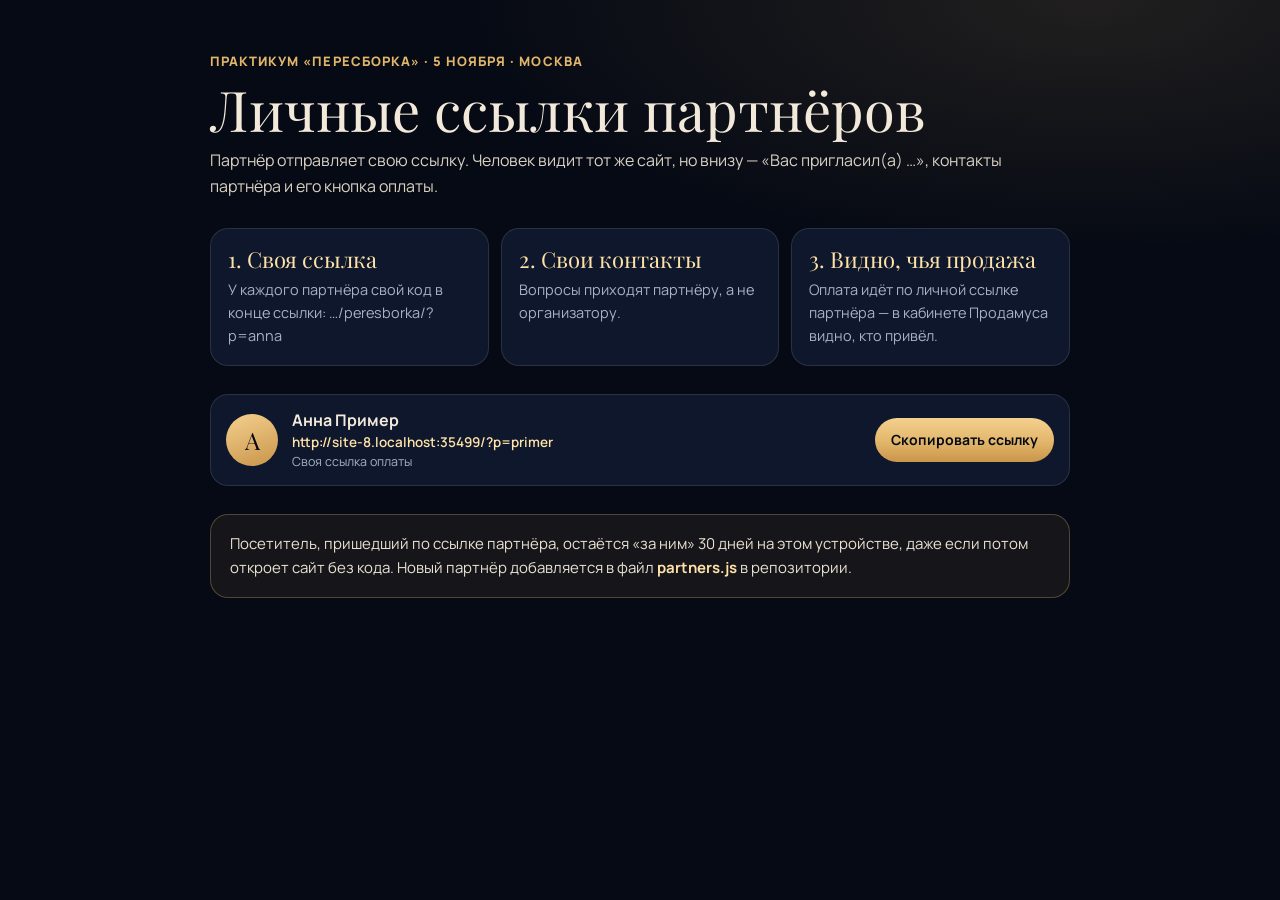
==== partners.html @ f19486fc "Партнёрские ссылки: ?p=код, partners.js и partners.html" ====
<!doctype html>
<html lang="ru">
<head>
<meta charset="utf-8">
<meta name="viewport" content="width=device-width, initial-scale=1, viewport-fit=cover">
<meta name="robots" content="noindex">
<title>Пересборка — ссылки партнёров</title>
<link rel="stylesheet" href="assets/fonts.css">
<style>
:root{--ink:#060A14;--card:#111B31;--line:rgba(242,233,218,.12);--line-2:rgba(242,233,218,.22);--cream:#F2E9DA;--muted:#A9B1C4;--gold:#E2B66A;--gold-hi:#FFE2A8;
  --serif:"Playfair Display",Georgia,serif;--sans:"Manrope","Segoe UI",system-ui,sans-serif;color-scheme:dark}
*{box-sizing:border-box}
html{background:var(--ink)}
body{margin:0;min-height:100vh;background:radial-gradient(70% 40% at 85% 0%,rgba(226,182,106,.12),transparent 70%),var(--ink);color:var(--cream);font:16px/1.6 var(--sans);
  padding:48px max(16px,env(safe-area-inset-right,0px)) 64px max(16px,env(safe-area-inset-left,0px))}
.wrap{max-width:860px;margin:0 auto;display:grid;gap:28px}
.eb{font-size:13px;font-weight:800;letter-spacing:.08em;text-transform:uppercase;color:var(--gold)}
h1{margin:6px 0 0;font:400 clamp(34px,6vw,56px)/1.05 var(--serif)}
p{margin:0;color:#D9D1C3}
.steps{display:grid;grid-template-columns:repeat(3,minmax(0,1fr));gap:12px}
.st{border-radius:18px;padding:18px;background:rgba(17,27,49,.8);box-shadow:inset 0 0 0 1px var(--line)}
.st b{display:block;font:400 22px/1.2 var(--serif);color:var(--gold-hi)}
.st span{display:block;margin-top:6px;color:var(--muted);font-size:14.5px}
.list{display:grid;gap:12px}
.pt{display:grid;grid-template-columns:52px minmax(0,1fr) auto;gap:14px;align-items:center;border-radius:18px;padding:14px 16px;background:rgba(17,27,49,.8);box-shadow:inset 0 0 0 1px var(--line)}
.av{width:52px;height:52px;border-radius:50%;display:grid;place-items:center;font:400 24px var(--serif);color:var(--ink);background:linear-gradient(160deg,#F4D08E,#C9954A);object-fit:cover}
.pt b{display:block;font-size:16px}
.pt code{display:block;font:600 13.5px/1.4 var(--sans);color:var(--gold-hi);word-break:break-all}
.pt small{display:block;color:var(--muted);font-size:12.5px}
.btn{appearance:none;border:0;cursor:pointer;min-height:44px;padding:0 16px;border-radius:999px;font:700 14px var(--sans);color:var(--ink);background:linear-gradient(180deg,#F4D08E,#E2B66A 55%,#C9954A)}
.btn:focus-visible{outline:2px solid var(--gold-hi);outline-offset:3px}
.note{border-radius:18px;padding:18px 20px;background:rgba(226,182,106,.07);box-shadow:inset 0 0 0 1px rgba(226,182,106,.3);font-size:15px;color:#E9E1D2}
.note b{color:var(--gold-hi)}
a{color:var(--gold-hi)}
@media (max-width:640px){.steps{grid-template-columns:minmax(0,1fr)}.pt{grid-template-columns:44px minmax(0,1fr)}.pt .btn{grid-column:1 / -1}.av{width:44px;height:44px}}
</style>
</head>
<body>
<div class="wrap">
  <header>
    <span class="eb">Практикум «Пересборка» · 5 ноября · Москва</span>
    <h1>Личные ссылки партнёров</h1>
    <p style="margin-top:10px">Партнёр отправляет свою ссылку. Человек видит тот же сайт, но внизу — «Вас пригласил(а) …», контакты партнёра и его кнопка оплаты.</p>
  </header>
  <div class="steps">
    <div class="st"><b>1. Своя ссылка</b><span>У каждого партнёра свой код в конце ссылки: …/peresborka/?p=anna</span></div>
    <div class="st"><b>2. Свои контакты</b><span>Вопросы приходят партнёру, а не организатору.</span></div>
    <div class="st"><b>3. Видно, чья продажа</b><span>Оплата идёт по личной ссылке партнёра — в кабинете Продамуса видно, кто привёл.</span></div>
  </div>
  <section class="list" id="list" aria-label="Партнёры"></section>
  <p class="note" id="empty" hidden>Партнёров пока нет. Их добавляют в файл <b>partners.js</b> в репозитории на GitHub.</p>
  <p class="note">Посетитель, пришедший по ссылке партнёра, остаётся «за ним» 30 дней на этом устройстве, даже если потом откроет сайт без кода. Новый партнёр добавляется в файл <b>partners.js</b> в репозитории.</p>
</div>
<script src="partners.js"></script>
<script>
const BASE = location.href.replace(/partners\.html.*$/, '');
const P = window.PARTNERS || {}, list = document.getElementById('list');
const E = s => String(s).replace(/[&<>"]/g, c => ({'&':'&amp;','<':'&lt;','>':'&gt;','"':'&quot;'}[c]));
const ids = Object.keys(P);
document.getElementById('empty').hidden = ids.length > 0;
ids.forEach(id => {
  const p = P[id], url = BASE + '?p=' + encodeURIComponent(id);
  const el = document.createElement('div'); el.className = 'pt';
  el.innerHTML = (p.photo ? '<img class="av" src="'+E(p.photo)+'" alt="">' : '<span class="av">'+E((p.name||'?').charAt(0))+'</span>') +
    '<div style="min-width:0"><b>'+E(p.name||id)+'</b><code>'+E(url)+'</code><small>'+(p.pay ? 'Своя ссылка оплаты' : 'Общая ссылка оплаты')+'</small></div>' +
    '<button class="btn" type="button">Скопировать ссылку</button>';
  el.querySelector('button').onclick = e => {
    const b = e.currentTarget, done = () => { b.textContent = 'Скопировано'; setTimeout(() => b.textContent = 'Скопировать ссылку', 1800); };
    try { navigator.clipboard.writeText(url).then(done, () => sel(el)); } catch (x) { sel(el); }
  };
  list.appendChild(el);
});
function sel(el){ const r = document.createRange(); r.selectNodeContents(el.querySelector('code')); const s = getSelection(); s.removeAllRanges(); s.addRange(r); }
</script>
</body>
</html>
---- assets/fonts.css ----
@font-face{font-family:'Playfair Display';font-style:normal;font-weight:400;font-display:swap;src:url(playfair-display-cyrillic-400-normal.woff2) format('woff2');unicode-range:U+0301,U+0400-045F,U+0490-0491,U+04B0-04B1,U+2116}
@font-face{font-family:'Playfair Display';font-style:normal;font-weight:400;font-display:swap;src:url(playfair-display-latin-400-normal.woff2) format('woff2');unicode-range:U+0000-00FF,U+0131,U+0152-0153,U+02BB-02BC,U+02C6,U+02DA,U+02DC,U+0304,U+0308,U+0329,U+2000-206F,U+20AC,U+2122,U+2191,U+2193,U+2212,U+2215,U+FEFF,U+FFFD}
@font-face{font-family:'Playfair Display';font-style:normal;font-weight:500;font-display:swap;src:url(playfair-display-cyrillic-500-normal.woff2) format('woff2');unicode-range:U+0301,U+0400-045F,U+0490-0491,U+04B0-04B1,U+2116}
@font-face{font-family:'Playfair Display';font-style:normal;font-weight:500;font-display:swap;src:url(playfair-display-latin-500-normal.woff2) format('woff2');unicode-range:U+0000-00FF,U+0131,U+0152-0153,U+02BB-02BC,U+02C6,U+02DA,U+02DC,U+0304,U+0308,U+0329,U+2000-206F,U+20AC,U+2122,U+2191,U+2193,U+2212,U+2215,U+FEFF,U+FFFD}
@font-face{font-family:'Playfair Display';font-style:normal;font-weight:600;font-display:swap;src:url(playfair-display-cyrillic-600-normal.woff2) format('woff2');unicode-range:U+0301,U+0400-045F,U+0490-0491,U+04B0-04B1,U+2116}
@font-face{font-family:'Playfair Display';font-style:normal;font-weight:600;font-display:swap;src:url(playfair-display-latin-600-normal.woff2) format('woff2');unicode-range:U+0000-00FF,U+0131,U+0152-0153,U+02BB-02BC,U+02C6,U+02DA,U+02DC,U+0304,U+0308,U+0329,U+2000-206F,U+20AC,U+2122,U+2191,U+2193,U+2212,U+2215,U+FEFF,U+FFFD}
@font-face{font-family:'Manrope';font-style:normal;font-weight:400;font-display:swap;src:url(manrope-cyrillic-400-normal.woff2) format('woff2');unicode-range:U+0301,U+0400-045F,U+0490-0491,U+04B0-04B1,U+2116}
@font-face{font-family:'Manrope';font-style:normal;font-weight:400;font-display:swap;src:url(manrope-latin-400-normal.woff2) format('woff2');unicode-range:U+0000-00FF,U+0131,U+0152-0153,U+02BB-02BC,U+02C6,U+02DA,U+02DC,U+0304,U+0308,U+0329,U+2000-206F,U+20AC,U+2122,U+2191,U+2193,U+2212,U+2215,U+FEFF,U+FFFD}
@font-face{font-family:'Manrope';font-style:normal;font-weight:500;font-display:swap;src:url(manrope-cyrillic-500-normal.woff2) format('woff2');unicode-range:U+0301,U+0400-045F,U+0490-0491,U+04B0-04B1,U+2116}
@font-face{font-family:'Manrope';font-style:normal;font-weight:500;font-display:swap;src:url(manrope-latin-500-normal.woff2) format('woff2');unicode-range:U+0000-00FF,U+0131,U+0152-0153,U+02BB-02BC,U+02C6,U+02DA,U+02DC,U+0304,U+0308,U+0329,U+2000-206F,U+20AC,U+2122,U+2191,U+2193,U+2212,U+2215,U+FEFF,U+FFFD}
@font-face{font-family:'Manrope';font-style:normal;font-weight:600;font-display:swap;src:url(manrope-cyrillic-600-normal.woff2) format('woff2');unicode-range:U+0301,U+0400-045F,U+0490-0491,U+04B0-04B1,U+2116}
@font-face{font-family:'Manrope';font-style:normal;font-weight:600;font-display:swap;src:url(manrope-latin-600-normal.woff2) format('woff2');unicode-range:U+0000-00FF,U+0131,U+0152-0153,U+02BB-02BC,U+02C6,U+02DA,U+02DC,U+0304,U+0308,U+0329,U+2000-206F,U+20AC,U+2122,U+2191,U+2193,U+2212,U+2215,U+FEFF,U+FFFD}
@font-face{font-family:'Manrope';font-style:normal;font-weight:700;font-display:swap;src:url(manrope-cyrillic-700-normal.woff2) format('woff2');unicode-range:U+0301,U+0400-045F,U+0490-0491,U+04B0-04B1,U+2116}
@font-face{font-family:'Manrope';font-style:normal;font-weight:700;font-display:swap;src:url(manrope-latin-700-normal.woff2) format('woff2');unicode-range:U+0000-00FF,U+0131,U+0152-0153,U+02BB-02BC,U+02C6,U+02DA,U+02DC,U+0304,U+0308,U+0329,U+2000-206F,U+20AC,U+2122,U+2191,U+2193,U+2212,U+2215,U+FEFF,U+FFFD}
@font-face{font-family:'Manrope';font-style:normal;font-weight:800;font-display:swap;src:url(manrope-cyrillic-800-normal.woff2) format('woff2');unicode-range:U+0301,U+0400-045F,U+0490-0491,U+04B0-04B1,U+2116}
@font-face{font-family:'Manrope';font-style:normal;font-weight:800;font-display:swap;src:url(manrope-latin-800-normal.woff2) format('woff2');unicode-range:U+0000-00FF,U+0131,U+0152-0153,U+02BB-02BC,U+02C6,U+02DA,U+02DC,U+0304,U+0308,U+0329,U+2000-206F,U+20AC,U+2122,U+2191,U+2193,U+2212,U+2215,U+FEFF,U+FFFD}
@font-face{font-family:'Caveat';font-style:normal;font-weight:500;font-display:swap;src:url(caveat-cyrillic-500-normal.woff2) format('woff2');unicode-range:U+0301,U+0400-045F,U+0490-0491,U+04B0-04B1,U+2116}
@font-face{font-family:'Caveat';font-style:normal;font-weight:500;font-display:swap;src:url(caveat-latin-500-normal.woff2) format('woff2');unicode-range:U+0000-00FF,U+0131,U+0152-0153,U+02BB-02BC,U+02C6,U+02DA,U+02DC,U+0304,U+0308,U+0329,U+2000-206F,U+20AC,U+2122,U+2191,U+2193,U+2212,U+2215,U+FEFF,U+FFFD}
@font-face{font-family:'Caveat';font-style:normal;font-weight:600;font-display:swap;src:url(caveat-cyrillic-600-normal.woff2) format('woff2');unicode-range:U+0301,U+0400-045F,U+0490-0491,U+04B0-04B1,U+2116}
@font-face{font-family:'Caveat';font-style:normal;font-weight:600;font-display:swap;src:url(caveat-latin-600-normal.woff2) format('woff2');unicode-range:U+0000-00FF,U+0131,U+0152-0153,U+02BB-02BC,U+02C6,U+02DA,U+02DC,U+0304,U+0308,U+0329,U+2000-206F,U+20AC,U+2122,U+2191,U+2193,U+2212,U+2215,U+FEFF,U+FFFD}
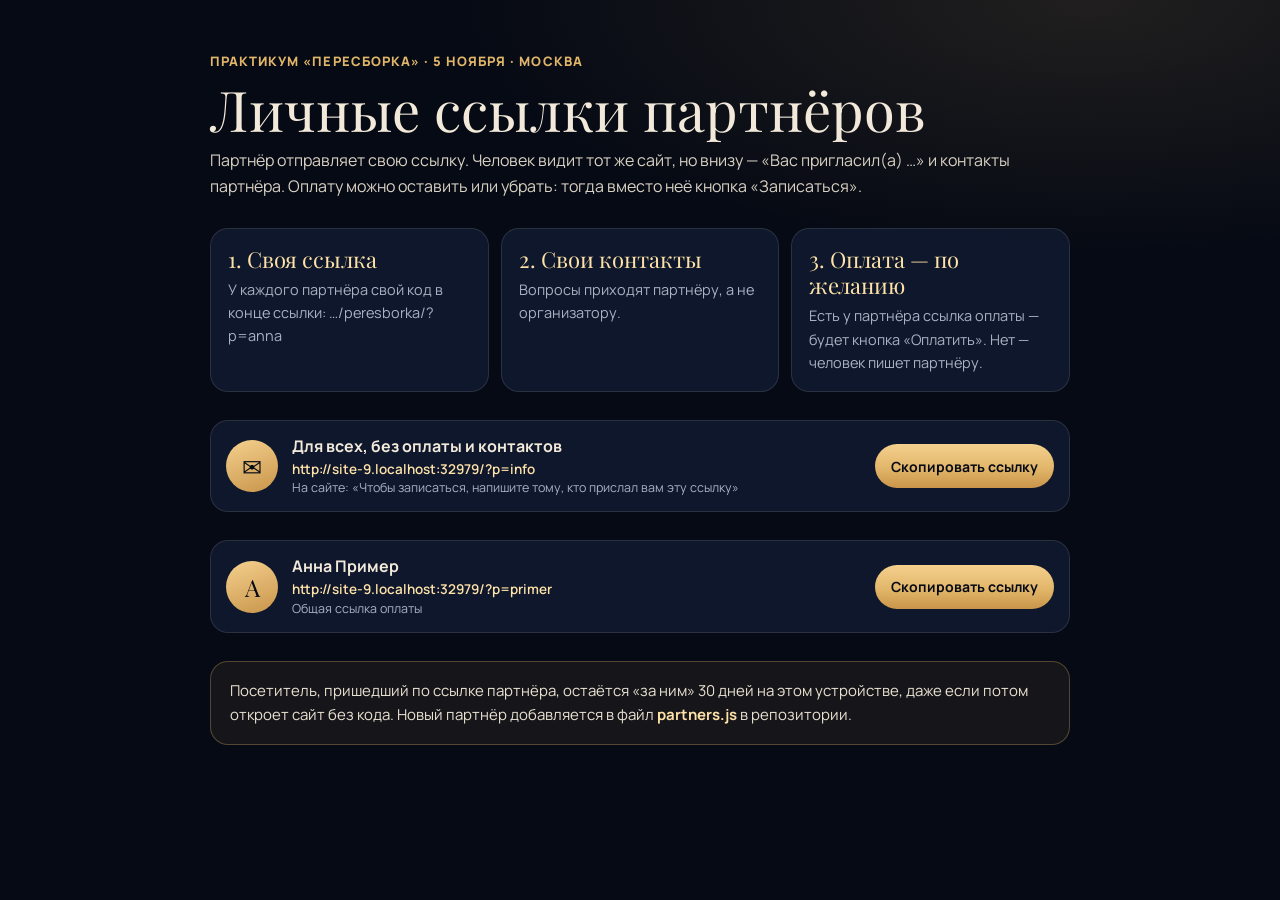
==== commit 2f64c711: "Режимы без оплаты: ?p=info и «Записаться» к партнёру" ====
--- a/partners.html
+++ b/partners.html
@@ -40,13 +40,16 @@
   <header>
     <span class="eb">Практикум «Пересборка» · 5 ноября · Москва</span>
     <h1>Личные ссылки партнёров</h1>
-    <p style="margin-top:10px">Партнёр отправляет свою ссылку. Человек видит тот же сайт, но внизу — «Вас пригласил(а) …», контакты партнёра и его кнопка оплаты.</p>
+    <p style="margin-top:10px">Партнёр отправляет свою ссылку. Человек видит тот же сайт, но внизу — «Вас пригласил(а) …» и контакты партнёра. Оплату можно оставить или убрать: тогда вместо неё кнопка «Записаться».</p>
   </header>
   <div class="steps">
     <div class="st"><b>1. Своя ссылка</b><span>У каждого партнёра свой код в конце ссылки: …/peresborka/?p=anna</span></div>
     <div class="st"><b>2. Свои контакты</b><span>Вопросы приходят партнёру, а не организатору.</span></div>
-    <div class="st"><b>3. Видно, чья продажа</b><span>Оплата идёт по личной ссылке партнёра — в кабинете Продамуса видно, кто привёл.</span></div>
+    <div class="st"><b>3. Оплата — по желанию</b><span>Есть у партнёра ссылка оплаты — будет кнопка «Оплатить». Нет — человек пишет партнёру.</span></div>
   </div>
+  <section class="list" aria-label="Универсальная ссылка">
+    <div class="pt" id="info-row"><span class="av" aria-hidden="true">✉</span><div style="min-width:0"><b>Для всех, без оплаты и контактов</b><code id="info-url"></code><small>На сайте: «Чтобы записаться, напишите тому, кто прислал вам эту ссылку»</small></div><button class="btn" type="button" id="info-copy">Скопировать ссылку</button></div>
+  </section>
   <section class="list" id="list" aria-label="Партнёры"></section>
   <p class="note" id="empty" hidden>Партнёров пока нет. Их добавляют в файл <b>partners.js</b> в репозитории на GitHub.</p>
   <p class="note">Посетитель, пришедший по ссылке партнёра, остаётся «за ним» 30 дней на этом устройстве, даже если потом откроет сайт без кода. Новый партнёр добавляется в файл <b>partners.js</b> в репозитории.</p>
@@ -70,6 +73,11 @@
   };
   list.appendChild(el);
 });
+(function(){ const u = BASE + '?p=info', b = document.getElementById('info-copy'), row = document.getElementById('info-row');
+  document.getElementById('info-url').textContent = u;
+  b.onclick = () => { const done = () => { b.textContent = 'Скопировано'; setTimeout(() => b.textContent = 'Скопировать ссылку', 1800); };
+    try { navigator.clipboard.writeText(u).then(done, () => sel(row)); } catch (x) { sel(row); } };
+})();
 function sel(el){ const r = document.createRange(); r.selectNodeContents(el.querySelector('code')); const s = getSelection(); s.removeAllRanges(); s.addRange(r); }
 </script>
 </body>
